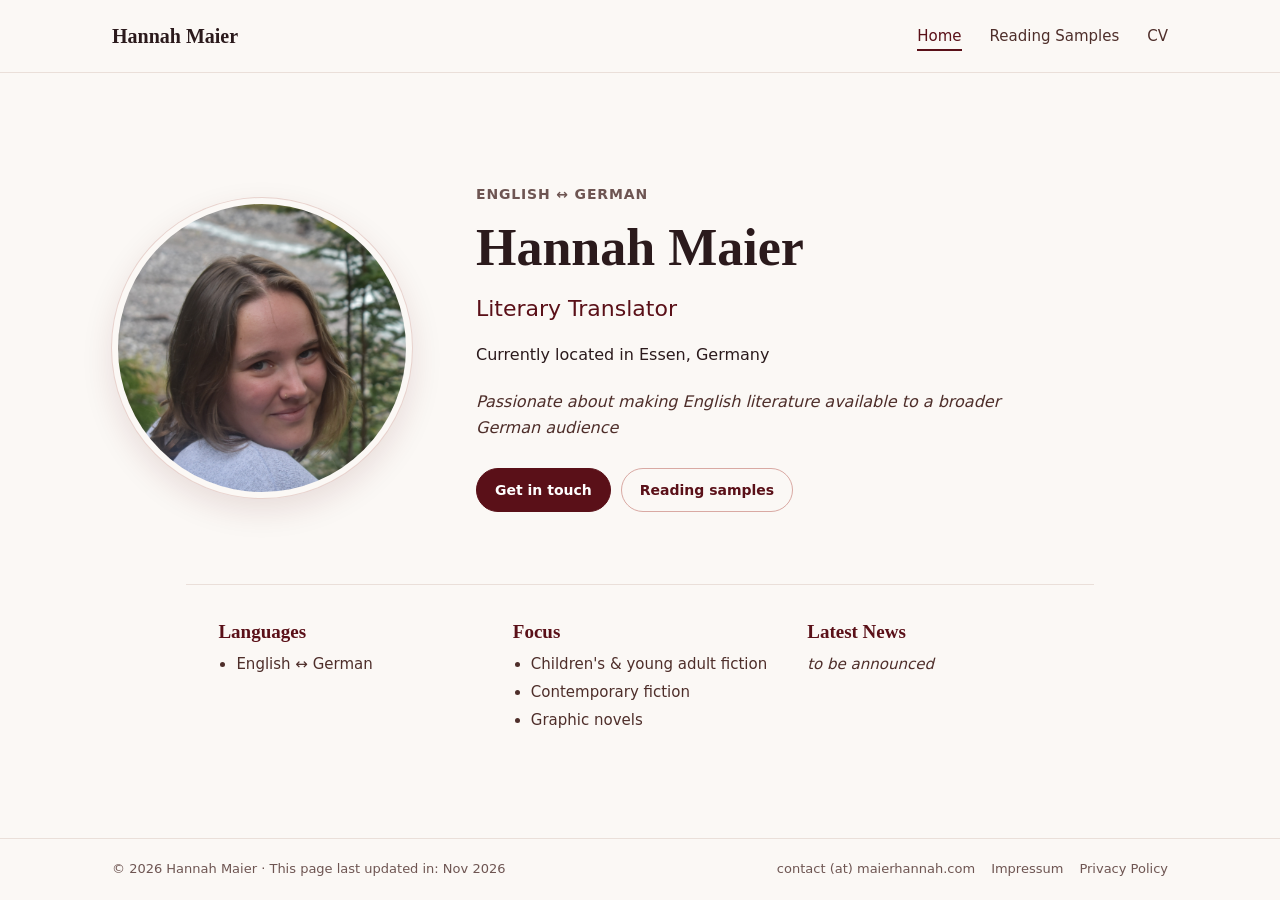
==== index.html @ 493233e1 "initial commit" ====
<!DOCTYPE html>
<html lang="en">
<head>
  <meta charset="utf-8">
  <meta name="viewport" content="width=device-width, initial-scale=1">
  <title>Hannah Maier</title>
  <meta name="description" content="Homepage of Hannah Maier.">
  <link rel="stylesheet" href="css/style.css">
</head>
<body class="home">


  <header class="site-header">
    <div class="container">
      <a class="site-name" href="index.html">Hannah Maier</a>
      <input type="checkbox" id="nav-toggle" class="nav-toggle">
      <label for="nav-toggle" class="nav-toggle-label"><span class="hamburger"></span><span class="visually-hidden">Menu</span></label>
      <nav class="site-nav" aria-label="Main">
        <ul>
          <li><a href="index.html" aria-current="page">Home</a></li>
          <li><a href="samples.html">Reading Samples</a></li>
          <li><a href="cv.html">CV</a></li>
        </ul>
      </nav>
    </div>
  </header>

  <main>
    
    
    <section class="container profile">
      <img class="profile-photo" src="images/profil.jpg" alt="Portrait of [Her Name]" width="300" height="300">

      <div class="profile-text">
        <p class="profile-languages">English ↔ German </p>
        <h1>Hannah Maier</h1>
        <p class="profile-title">Literary Translator</p>
        <p>Currently located in Essen, Germany</p>
        <p class="profile-intro">Passionate about making English literature available to a broader German audience</p>

        <ul class="links">
          <li><a class="button" href="mailto:[contact@maierhannah.com]">Get in touch</a></li>
          <li><a class="button button-secondary" href="samples.html">Reading samples</a></li>

          <!--<li><a class="social-link" href="#" aria-label="LinkedIn"><img src="icons/linkedin.png" alt=""></a></li>-->
        </ul>
      </div>
    </section>

    <section class="container facts" aria-label="At a glance">
      <div class="fact">
        <h2>Languages</h2>
        <ul>
          <li>English ↔ German</li>
        </ul>
      </div>
      <div class="fact">
        <h2>Focus</h2>
        <ul>
          <li>Children's &amp; young adult fiction</li>
          <li>Contemporary fiction</li>
          <li>Graphic novels</li>
        </ul>
      </div>
      <div class="fact">
        <h2>Latest News</h2>
        <p><i>to be announced</i></p>
      </div>
    </section>
  </main>


  <footer class="site-footer">
    <div class="container">
      <span>© 2026 Hannah Maier · This page last updated in: Nov 2026</span>
      <nav class="footer-links" aria-label="Legal and contact">
        <a href="mailto:contact@maierhannah.com">contact (at) maierhannah.com</a>
        <a href="impressum.html">Impressum</a>
        <a href="privacy.html">Privacy Policy</a>
      </nav>
    </div>
  </footer>

</body>
</html>
---- css/style.css ----
/* ---------- Design tokens ---------- */
:root {
  --color-text: #2B1A1C;          /* near-black with a burgundy tint */
  --color-text-muted: #4E2E2A;    /* chocolate brown from the board */
  --color-text-subtle: #6E5552;   /* soft brown for small labels */
  --color-accent: #5A1018;        /* deep burgundy (board background) */
  --color-accent-dark: #3F0A11;   /* hover state for links and button */
  --color-border: #EADFD9;        /* light rosy divider lines */
  --color-border-strong: #D9A9A3; /* dusty rose: icon circles, link boxes */
  --color-row: #F6ECE8;           /* blush tint on hover */
  --color-photo-bg: #F2E0DC;      /* blush behind the profile photo */
  --color-bg: #FBF8F5;            /* warm ivory from the monogram oval */

  --font-sans: "Inter", system-ui, -apple-system, "Segoe UI", Roboto, sans-serif;
  --font-serif: "Source Serif 4", Georgia, "Times New Roman", serif;

  --max-width: 1120px;
  --content-width: 880px;
  --radius: 6px;
}

/* ---------- Base ---------- */
*, *::before, *::after { box-sizing: border-box; }

html { -webkit-text-size-adjust: 100%; }

body {
  margin: 0;
  min-height: 100vh;
  display: flex;
  flex-direction: column;
  font-family: var(--font-sans);
  font-size: 16px;
  line-height: 1.6;
  color: var(--color-text);
  background: var(--color-bg);
}

main { flex: 1 0 auto; }

/* Home page: profile + facts row stacked and centred vertically */
.home main { display: flex; flex-direction: column; justify-content: center; align-items: stretch; }
.home .profile { width: 100%; }

a { color: var(--color-accent); text-decoration: none; }
a:hover { color: var(--color-accent-dark); text-decoration: underline; }
a:focus-visible, .nav-toggle:focus-visible + .nav-toggle-label {
  outline: 3px solid var(--color-accent);
  outline-offset: 3px;
  border-radius: 4px;
}

.married {
  font-style: italic;
  text-align-last: left;
}

h1, h2, h3 { font-family: var(--font-serif); line-height: 1.2; }

img { max-width: 100%; height: auto; }

.visually-hidden {
  position: absolute !important;
  width: 1px; height: 1px;
  overflow: hidden; clip: rect(0 0 0 0);
  white-space: nowrap;
}

.container { max-width: var(--max-width); margin: 0 auto; padding: 0 32px; }
.content   { max-width: var(--content-width); margin: 0 auto; padding: 56px 32px 72px; }

/* ---------- Header & navigation ---------- */
.site-header { border-bottom: 1px solid var(--color-border); }

.site-header .container {
  display: flex;
  flex-wrap: wrap;
  align-items: center;
  justify-content: space-between;
  gap: 16px;
  padding-top: 20px;
  padding-bottom: 20px;
}

.site-name {
  font-family: var(--font-serif);
  font-size: 20px;
  font-weight: 700;
  color: var(--color-text);
}
.site-name:hover { color: var(--color-text); text-decoration: none; }

.site-nav ul {
  display: flex;
  flex-wrap: wrap;
  gap: 28px;
  margin: 0;
  padding: 0;
  list-style: none;
  font-size: 15px;
  font-weight: 500;
}
.site-nav a { color: var(--color-text-muted); padding-bottom: 4px; }
.site-nav a:hover { color: var(--color-accent); text-decoration: none; }
.site-nav a[aria-current="page"] {
  color: var(--color-accent);
  border-bottom: 2px solid var(--color-accent);
}

/* Mobile menu (CSS only: a hidden checkbox toggles the menu) */
.nav-toggle { position: absolute; opacity: 0; width: 1px; height: 1px; }
.nav-toggle-label { display: none; }

@media (max-width: 760px) {
  .nav-toggle-label {
    display: flex;
    align-items: center;
    justify-content: center;
    width: 44px;
    height: 44px;
    border: 1px solid var(--color-border-strong);
    border-radius: 10px;
    cursor: pointer;
  }
  .nav-toggle-label .hamburger,
  .nav-toggle-label .hamburger::before,
  .nav-toggle-label .hamburger::after {
    display: block;
    width: 20px;
    height: 2px;
    background: var(--color-text);
    border-radius: 2px;
    position: relative;
    content: "";
  }
  .nav-toggle-label .hamburger::before { position: absolute; top: -6px; }
  .nav-toggle-label .hamburger::after  { position: absolute; top: 6px; }

  .site-nav { display: none; width: 100%; }
  .nav-toggle:checked ~ .site-nav { display: block; }
  .site-nav ul { flex-direction: column; gap: 0; }
  .site-nav li a {
    display: block;
    padding: 12px 0;
    border-bottom: 1px solid var(--color-border);
  }
  .site-nav a[aria-current="page"] { border-bottom: 1px solid var(--color-border); font-weight: 600; }
}

/* ---------- Home: profile ---------- */
.profile {
  display: flex;
  flex-wrap: wrap;
  align-items: center;
  gap: 64px;
  padding-top: 72px;
  padding-bottom: 72px;
}

.profile-photo {
  flex: 0 0 300px;
  width: 300px;
  height: 300px;
  border-radius: 50%;
  object-fit: cover;
  background: var(--color-photo-bg);
  border: 6px solid var(--color-bg);
  box-shadow: 0 0 0 1px #E8D3CE, 0 12px 32px rgba(90, 16, 24, 0.12);
}

.profile-text { flex: 1 1 420px; min-width: 0; }

.profile-languages {
  margin: 0 0 14px;
  font-size: 14px;
  font-weight: 600;
  letter-spacing: 0.06em;
  text-transform: uppercase;
  color: var(--color-text-subtle);
}
.profile-text h1 { margin: 0 0 14px; font-size: 52px; font-weight: 700; line-height: 1.1; }
.profile-title { margin: 0 0 14px; font-size: 22px; font-weight: 500; color: var(--color-accent); }
.profile-affiliation { margin: 0; font-size: 17px; line-height: 1.5; color: var(--color-text-muted); }
.profile-intro { margin: 22px 0 0; max-width: 560px; color: var(--color-text-muted); font-style: italic; }

/* Links & buttons */
.links {
  display: flex;
  flex-wrap: wrap;
  align-items: center;
  gap: 10px;
  margin: 28px 0 0;
  padding: 0;
  list-style: none;
}

.social-link {
  display: inline-flex;
  align-items: center;
  justify-content: center;
  width: 44px;
  height: 44px;
  border: 1px solid var(--color-border-strong);
  border-radius: 50%;
  transition: border-color 0.15s, background-color 0.15s;
}
.social-link:hover { border-color: var(--color-accent); background: var(--color-row); }
.social-link img { width: 22px; height: 22px; }

.button {
  display: inline-flex;
  align-items: center;
  gap: 8px;
  min-height: 44px;
  padding: 0 18px;
  border: 1px solid var(--color-accent);
  border-radius: 22px;
  background: var(--color-accent);
  color: #FFFFFF;
  font-size: 14px;
  font-weight: 600;
}
.button:hover { background: var(--color-accent-dark); color: #FFFFFF; text-decoration: none; }

.button-secondary {
  background: transparent;
  color: var(--color-accent);
  border-color: var(--color-border-strong);
}
.button-secondary:hover { background: var(--color-row); color: var(--color-accent-dark); }

/* Home: three short columns below the profile */
.facts {
  display: grid;
  grid-template-columns: repeat(3, minmax(0, 1fr));
  gap: 40px;
  padding-top: 36px;
  padding-bottom: 64px;
  border-top: 1px solid var(--color-border);
}
.fact h2 { margin: 0 0 8px; font-size: 19px; font-weight: 600; color: var(--color-accent); }
.fact p, .fact ul { margin: 0; font-size: 15px; color: var(--color-text-muted); }
.fact ul { padding-left: 18px; }
.fact li { margin-bottom: 4px; }

@media (max-width: 760px) {
  .profile { flex-direction: column; text-align: center; gap: 24px; padding-top: 40px; padding-bottom: 48px; }
  .profile-photo { flex-basis: auto; width: 200px; height: 200px; }
  .profile-text { flex-basis: auto; }
  .profile-text h1 { font-size: 36px; }
  .profile-title { font-size: 18px; }
  .profile-intro { margin-left: auto; margin-right: auto; }
  .links { justify-content: center; }
  .facts { grid-template-columns: 1fr; gap: 28px; text-align: left; }
}

/* ---------- Sub-pages ---------- */
.page-title { margin: 0 0 8px; font-size: 40px; font-weight: 700; }
.page-intro { margin: 0 0 40px; font-size: 15px; color: var(--color-text-subtle); }

.section { margin-bottom: 44px; }
.section-title {
  margin: 0 0 12px;
  padding-bottom: 8px;
  font-size: 24px;
  font-weight: 600;
  color: var(--color-accent);
  border-bottom: 1px solid var(--color-border);
}

/* Reading samples */
.sample { padding: 32px 0; border-bottom: 1px solid var(--color-border); }
.sample:first-of-type { padding-top: 0; }
.sample-title { margin: 0 0 4px; font-size: 26px; font-weight: 600; }
.sample-meta { margin: 0 0 12px; font-size: 14px; color: var(--color-text-subtle); }
.tags { display: flex; flex-wrap: wrap; gap: 6px; margin: 0 0 16px; padding: 0; list-style: none; }
.tags li {
  padding: 2px 10px;
  border-radius: 999px;
  background: var(--color-row);
  font-size: 13px;
  color: var(--color-text-muted);
}
.sample-blurb { margin: 0 0 18px; color: var(--color-text-muted); }
.sample-excerpt {
  margin: 0 0 20px;
  padding: 4px 0 4px 22px;
  border-left: 2px solid var(--color-border-strong);
  font-family: var(--font-serif);
  font-size: 18px;
  line-height: 1.75;
  color: var(--color-text);
}
.sample-excerpt p { margin: 0 0 12px; }
.sample-excerpt p:last-child { margin-bottom: 0; }

/* CV */
.cv-download { margin: 0 0 40px; }
.cv-entry {
  display: grid;
  grid-template-columns: 150px minmax(0, 1fr);
  gap: 2px 24px;
  padding: 12px 0;
  border-bottom: 1px solid var(--color-border);
}
.cv-date { font-size: 14px; color: var(--color-text-subtle); font-variant-numeric: tabular-nums; padding-top: 2px; }
.cv-what { margin: 0; font-weight: 600; }
.cv-detail { margin: 2px 0 0; font-size: 15px; color: var(--color-text-muted); }
.cv-list { margin: 0; padding-left: 20px; color: var(--color-text-muted); }
.cv-list li { margin-bottom: 6px; }

@media (max-width: 640px) {
  .cv-entry { grid-template-columns: 1fr; }
}

/* Legal pages (Impressum & privacy) */
.legal h2 { margin: 36px 0 8px; font-size: 22px; }
.legal p, .legal address { margin: 0 0 12px; font-style: normal; color: var(--color-text-muted); }

/* ---------- Footer ---------- */
.site-footer { border-top: 1px solid var(--color-border); font-size: 13px; color: var(--color-text-subtle); }
.site-footer .container {
  display: flex;
  flex-wrap: wrap;
  justify-content: space-between;
  gap: 12px;
  padding-top: 20px;
  padding-bottom: 20px;
}
.site-footer a { color: var(--color-text-subtle); }
.site-footer a:hover { color: var(--color-accent); }
.footer-links { display: flex; flex-wrap: wrap; gap: 16px; }

@media (max-width: 760px) {
  .container { padding-left: 20px; padding-right: 20px; }
  .content { padding: 36px 20px 56px; }
  .page-title { font-size: 32px; }
  .site-footer .container { flex-direction: column; align-items: center; text-align: center; }
}
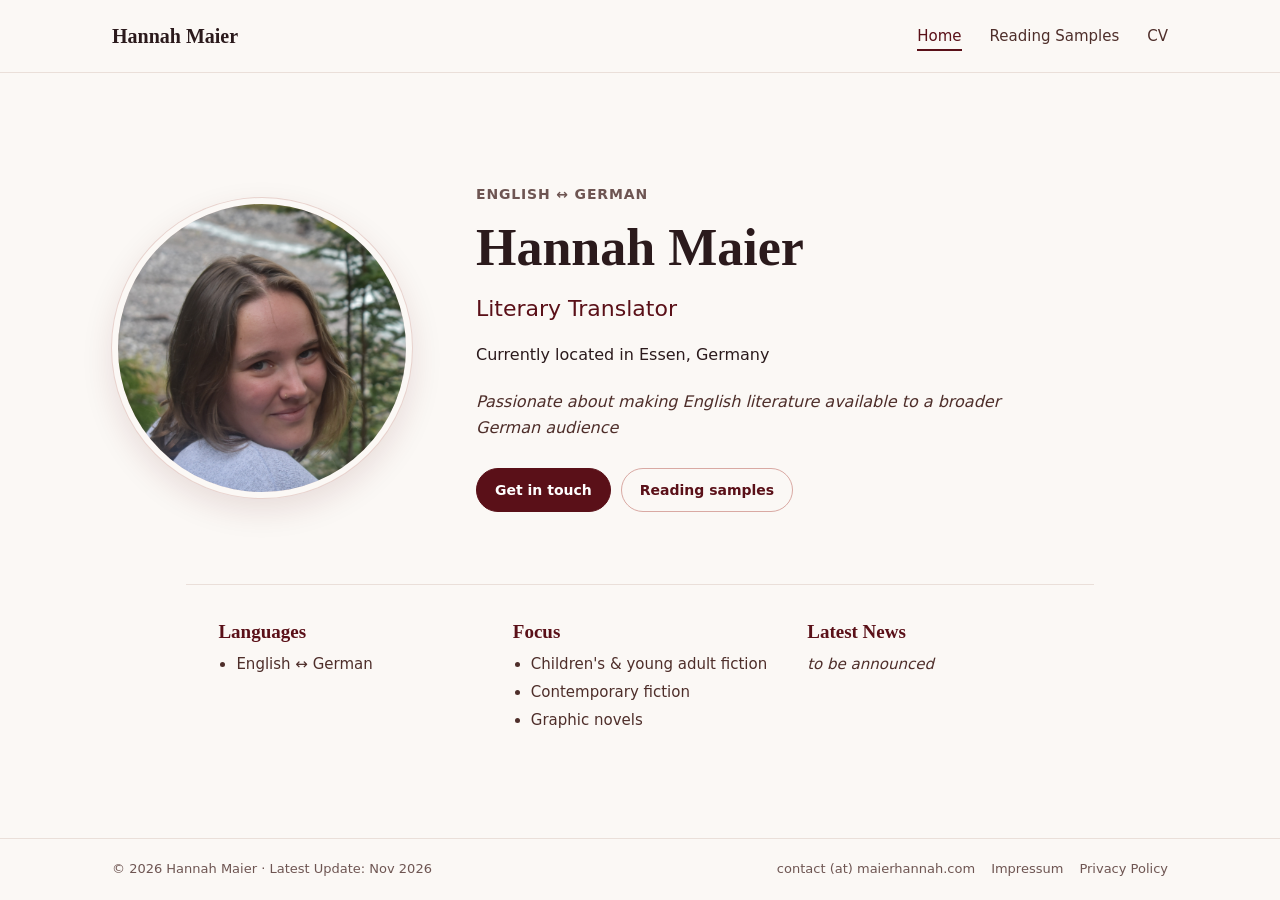
==== commit 4eeb26ee: "mail and date fix" ====
--- a/index.html
+++ b/index.html
@@ -39,7 +39,7 @@
         <p class="profile-intro">Passionate about making English literature available to a broader German audience</p>
 
         <ul class="links">
-          <li><a class="button" href="mailto:[contact@maierhannah.com]">Get in touch</a></li>
+          <li><a class="button" href="mailto:contact@maierhannah.com">Get in touch</a></li>
           <li><a class="button button-secondary" href="samples.html">Reading samples</a></li>
 
           <!--<li><a class="social-link" href="#" aria-label="LinkedIn"><img src="icons/linkedin.png" alt=""></a></li>-->
@@ -72,7 +72,7 @@
 
   <footer class="site-footer">
     <div class="container">
-      <span>© 2026 Hannah Maier · This page last updated in: Nov 2026</span>
+      <span>© 2026 Hannah Maier · Latest Update: Nov 2026</span>
       <nav class="footer-links" aria-label="Legal and contact">
         <a href="mailto:contact@maierhannah.com">contact (at) maierhannah.com</a>
         <a href="impressum.html">Impressum</a>
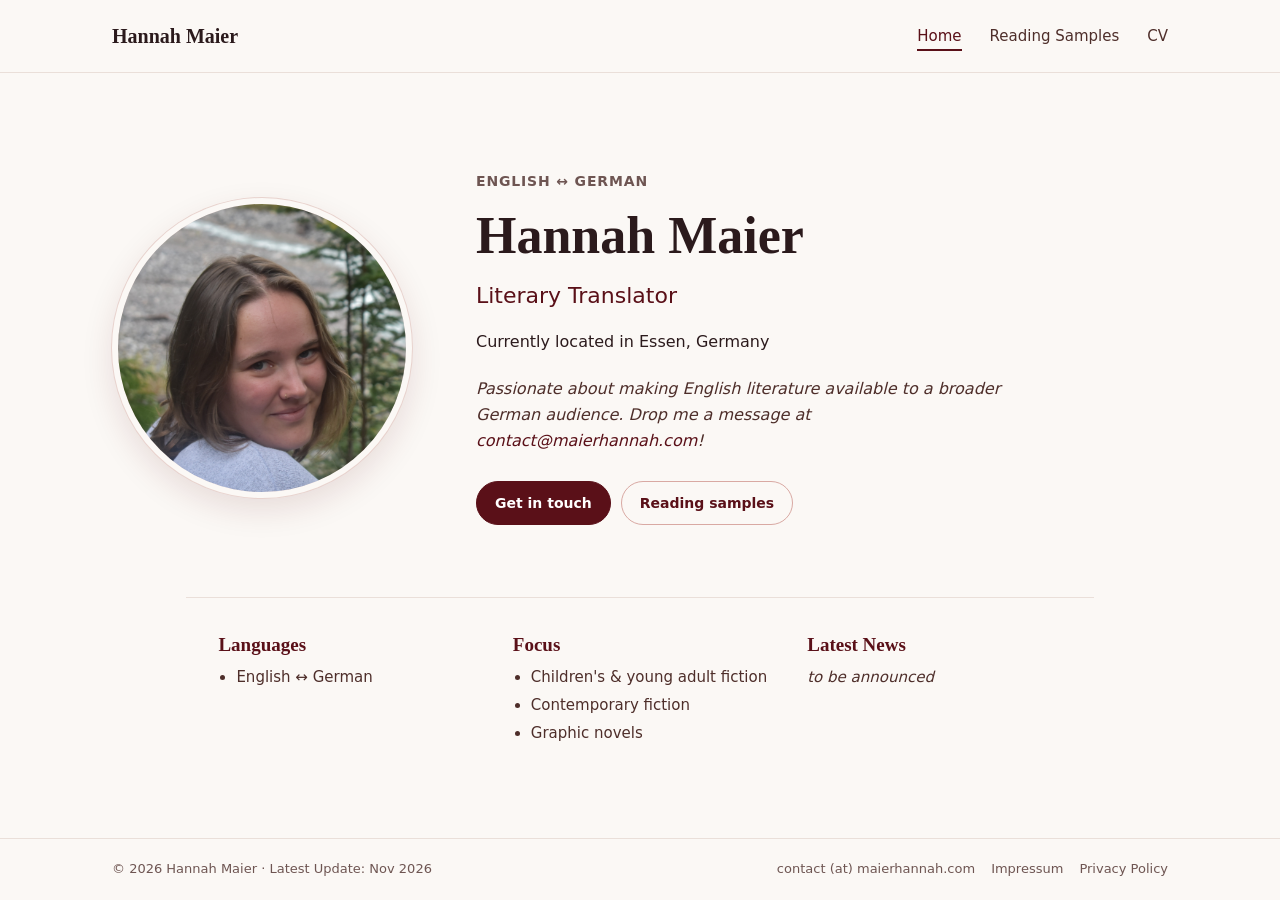
==== commit efdd3a67: "added favicon" ====
--- a/index.html
+++ b/index.html
@@ -6,6 +6,8 @@
   <title>Hannah Maier</title>
   <meta name="description" content="Homepage of Hannah Maier.">
   <link rel="stylesheet" href="css/style.css">
+  <link rel="icon" href="images/favicon.ico" sizes="any">
+  <link rel="apple-touch-icon" href="images/apple-touch-icon.png">
 </head>
 <body class="home">
 
@@ -36,7 +38,8 @@
         <h1>Hannah Maier</h1>
         <p class="profile-title">Literary Translator</p>
         <p>Currently located in Essen, Germany</p>
-        <p class="profile-intro">Passionate about making English literature available to a broader German audience</p>
+        <p class="profile-intro">Passionate about making English literature available to a broader German audience. 
+          Drop me a message at <a href="mailto:contact@maierhannah.com">contact@maierhannah.com</a>!</p>
 
         <ul class="links">
           <li><a class="button" href="mailto:contact@maierhannah.com">Get in touch</a></li>
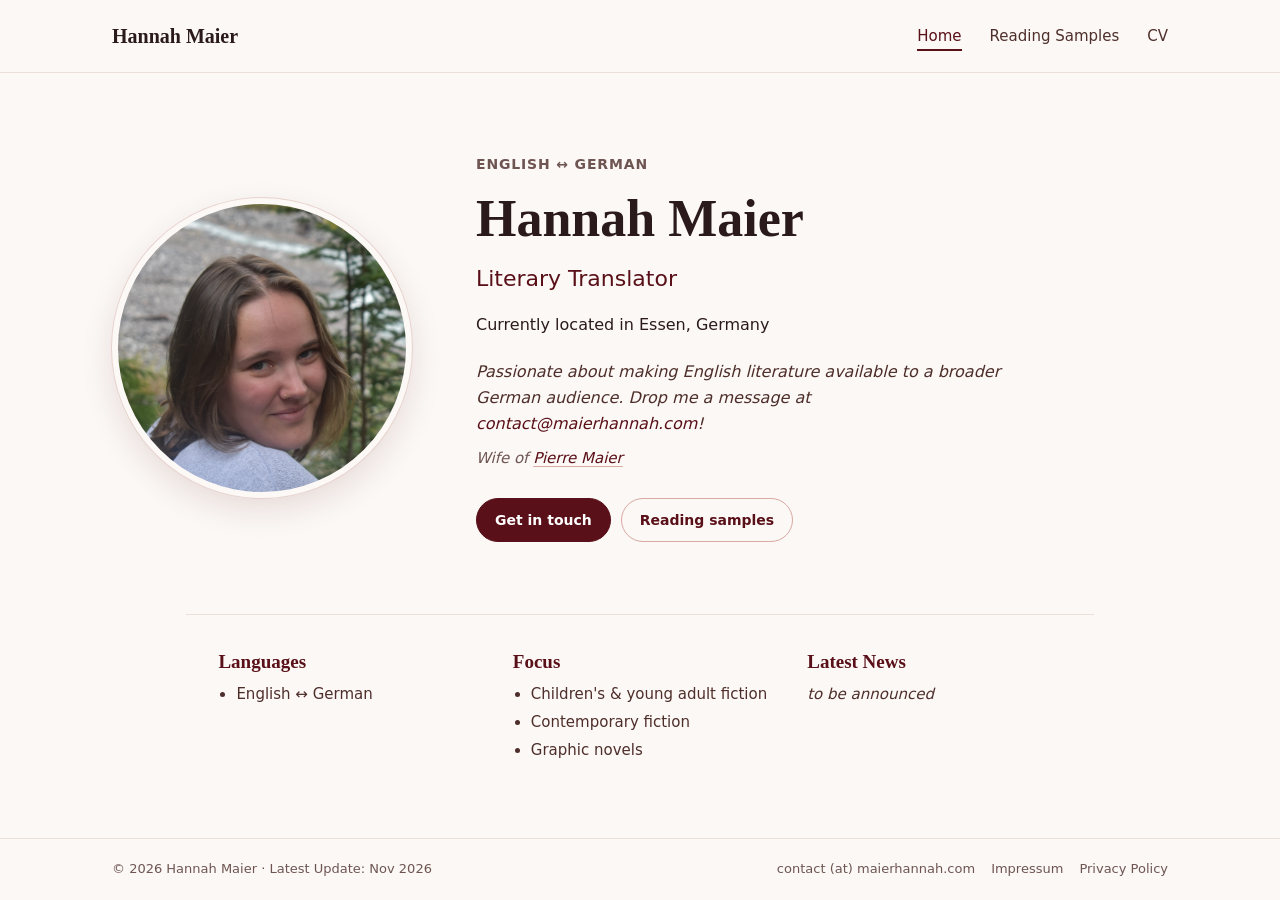
==== commit e2ab9007: "link to homepage-pierre added" ====
--- a/index.html
+++ b/index.html
@@ -40,6 +40,9 @@
         <p>Currently located in Essen, Germany</p>
         <p class="profile-intro">Passionate about making English literature available to a broader German audience. 
           Drop me a message at <a href="mailto:contact@maierhannah.com">contact@maierhannah.com</a>!</p>
+        
+        <p class="married">Wife of <a href="https://maierpierre.com">Pierre Maier</a></p>
+
 
         <ul class="links">
           <li><a class="button" href="mailto:contact@maierhannah.com">Get in touch</a></li>
--- a/css/style.css
+++ b/css/style.css
@@ -40,7 +40,6 @@
 
 main { flex: 1 0 auto; }
 
-/* Home page: profile + facts row stacked and centred vertically */
 .home main { display: flex; flex-direction: column; justify-content: center; align-items: stretch; }
 .home .profile { width: 100%; }
 
@@ -53,9 +52,19 @@
 }
 
 .married {
+  margin: 10px 0 0;
+  font-size: 15px;
   font-style: italic;
-  text-align-last: left;
-}
+  color: var(--color-text-subtle);
+}
+.married a {
+  color: var(--color-accent);
+  text-decoration: underline;
+  text-decoration-thickness: 1px;
+  text-underline-offset: 3px;
+  text-decoration-color: var(--color-border-strong);
+}
+.married a:hover { text-decoration-color: currentColor; }
 
 h1, h2, h3 { font-family: var(--font-serif); line-height: 1.2; }
 
@@ -338,4 +347,5 @@
   .content { padding: 36px 20px 56px; }
   .page-title { font-size: 32px; }
   .site-footer .container { flex-direction: column; align-items: center; text-align: center; }
-}
+  .footer-links { justify-content: center; }
+}
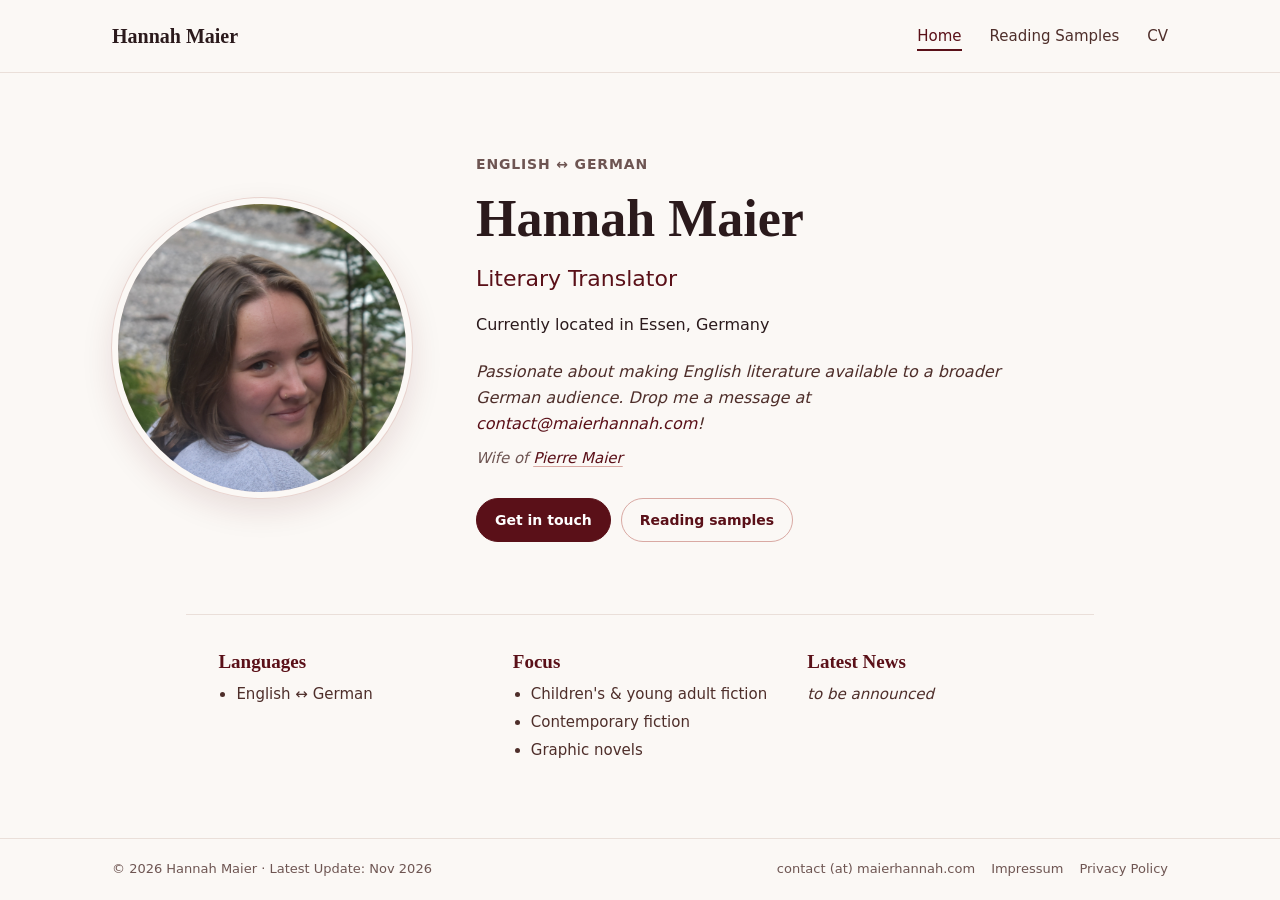
==== commit c9932782: "icon update for iphone" ====
--- a/index.html
+++ b/index.html
@@ -6,8 +6,9 @@
   <title>Hannah Maier</title>
   <meta name="description" content="Homepage of Hannah Maier.">
   <link rel="stylesheet" href="css/style.css">
-  <link rel="icon" href="images/favicon.ico" sizes="any">
-  <link rel="apple-touch-icon" href="images/apple-touch-icon.png">
+<link rel="icon" href="favicon.ico" sizes="any">
+<link rel="icon" type="image/png" sizes="32x32" href="favicon-32.png">
+<link rel="apple-touch-icon" href="apple-touch-icon.png">
 </head>
 <body class="home">
 
